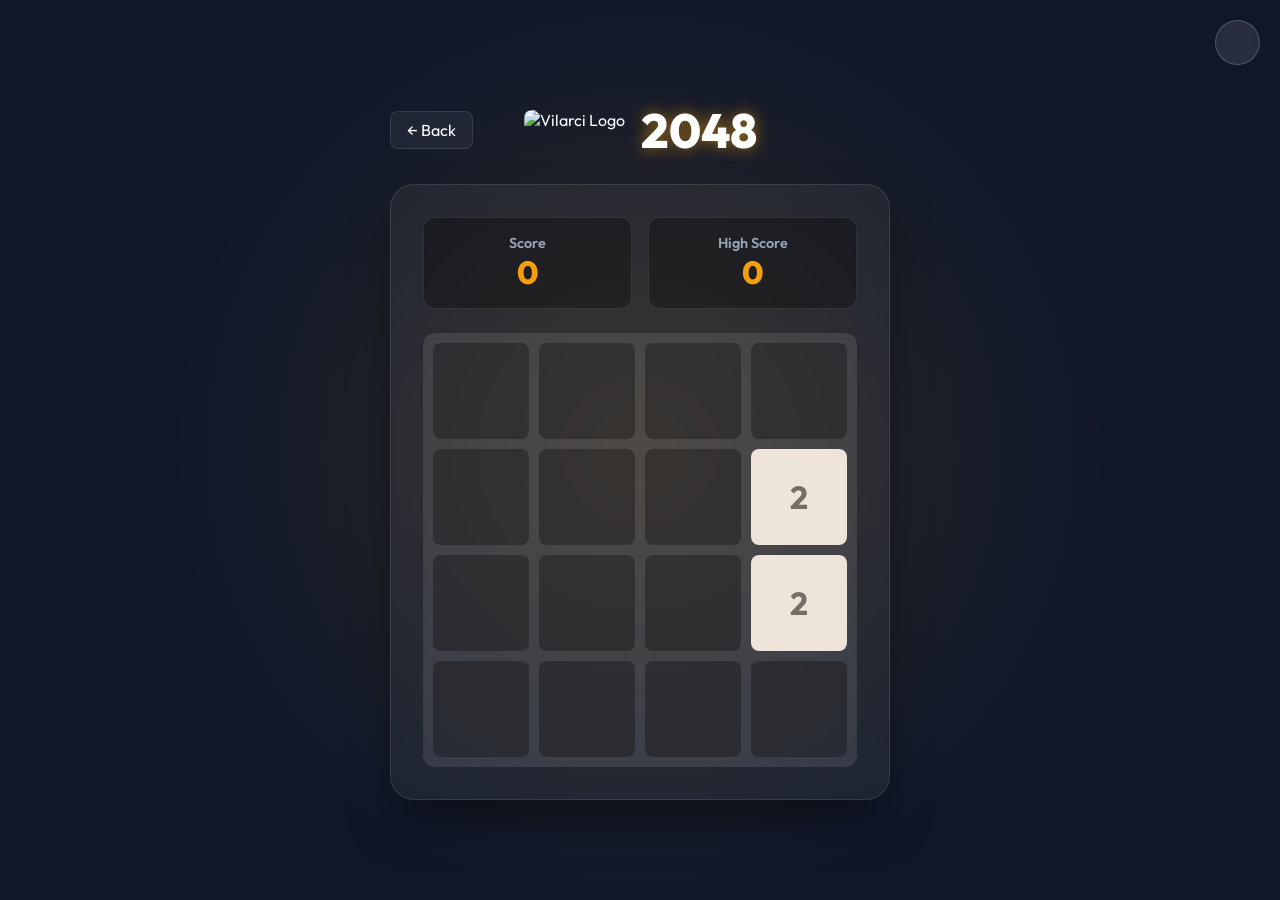
==== 2048/index.html @ 679dbcc2 "web updated, many games added" ====
<!DOCTYPE html>
<html lang="en">
<head>
    <meta charset="UTF-8">
    <meta name="viewport" content="width=device-width, initial-scale=1.0">
    <title>2048</title>
    <link href="https://fonts.googleapis.com/css2?family=Outfit:wght@400;600;800&display=swap" rel="stylesheet">
    <link rel="stylesheet" href="style.css">
    <script src="https://unpkg.com/@phosphor-icons/web"></script>
</head>
<body>
    <button class="theme-toggle" id="theme-toggle" aria-label="Toggle Theme" style="position: absolute; top: 20px; right: 20px; z-index: 100; background: rgba(255,255,255,0.1); border: 1px solid rgba(255,255,255,0.2); border-radius: 50%; width: 45px; height: 45px; display: flex; justify-content: center; align-items: center; cursor: pointer; color: inherit; backdrop-filter: blur(5px);">
        <i class="ph-duotone ph-sun" id="theme-icon" style="font-size: 1.5rem;"></i>
    </button>
    <div class="background-animation"></div>
    <main>
        <div class="header">
            <a href="../index.html" class="btn-back">← Back</a>
            <img src="https://officialpic.vilarci.in/Icons/web-icon.png" alt="Vilarci Logo" class="brand-logo">
            <h1 class="glow-text">2048</h1>
        </div>
        
        <div class="glass-panel">
            <div class="scoreboard">
                <div class="score-card">
                    <span class="label">Score</span>
                    <span class="value" id="score">0</span>
                </div>
                <div class="score-card">
                    <span class="label">High Score</span>
                    <span class="value" id="highscore">0</span>
                </div>
            </div>

            <div class="game-container">
                <div class="grid" id="grid">
                    <!-- Tiles injected by JS -->
                </div>
                <div id="game-over" class="overlay hidden">
                    <h2 class="glow-text">Game Over!</h2>
                    <button id="btn-restart" class="btn-primary">Play Again</button>
                </div>
            </div>
        </div>
    </main>
    <script src="script.js"></script>
    <script src="../favicon.js"></script>
    <script src="../theme.js"></script>
</body>
</html>
---- 2048/style.css ----
:root {
    --bg-dark: #0f172a;
    --primary: #f59e0b;
    --primary-hover: #d97706;
    --glass-bg: rgba(255, 255, 255, 0.05);
    --glass-border: rgba(255, 255, 255, 0.1);
    --text-main: #f8fafc;
    --text-muted: #94a3b8;
    
    --grid-bg: rgba(255, 255, 255, 0.1);
    --cell-bg: rgba(0, 0, 0, 0.3);
}

* { margin: 0; padding: 0; box-sizing: border-box; font-family: 'Outfit', sans-serif; }

body {
    background-color: var(--bg-dark);
    color: var(--text-main);
    min-height: 100vh;
    display: flex;
    justify-content: center;
    align-items: center;
    overflow: hidden;
    touch-action: none;
    user-select: none;
}

.background-animation {
    position: absolute; width: 100%; height: 100%; z-index: -1;
    background: radial-gradient(circle at 50% 50%, rgba(245, 158, 11, 0.15), transparent 60%);
    animation: pulse 4s infinite alternate;
}

@keyframes pulse { 0% { transform: scale(1); opacity: 0.5; } 100% { transform: scale(1.1); opacity: 1; } }

main {
    display: flex; flex-direction: column; align-items: center; gap: 1.5rem;
    z-index: 1; width: 95%; max-width: 500px;
}

.header {
    display: flex; align-items: center; justify-content: center; width: 100%; position: relative; gap: 1rem;
}

.btn-back {
    position: absolute; left: 0; padding: 0.5rem 1rem; background: var(--glass-bg);
    border: 1px solid var(--glass-border); border-radius: 8px; color: white; text-decoration: none;
}

.brand-logo { height: 40px; width: auto; border-radius: 8px; }

.glow-text {
    font-size: 3rem; font-weight: 800; color: white; text-shadow: 0 0 15px rgba(245, 158, 11, 0.6);
}

.glass-panel {
    background: var(--glass-bg); backdrop-filter: blur(16px);
    border: 1px solid var(--glass-border); border-radius: 24px; padding: 2rem;
    box-shadow: 0 25px 50px -12px rgba(0, 0, 0, 0.5); width: 100%;
}

.scoreboard {
    display: flex; justify-content: space-between; margin-bottom: 1.5rem; gap: 1rem;
}

.score-card {
    flex: 1; background: rgba(0,0,0,0.3); border-radius: 12px; padding: 1rem;
    text-align: center; border: 1px solid var(--glass-border);
}

.score-card .label { display: block; font-size: 0.9rem; color: var(--text-muted); font-weight: 600; }
.score-card .value { display: block; font-size: 2rem; font-weight: 800; color: var(--primary); }

.game-container { position: relative; width: 100%; aspect-ratio: 1/1; margin: 0 auto; }

.grid {
    display: grid; grid-template-columns: repeat(4, 1fr); grid-template-rows: repeat(4, 1fr);
    gap: 10px; width: 100%; height: 100%; background: var(--grid-bg);
    padding: 10px; border-radius: 12px; position: relative;
}

.cell {
    background: var(--cell-bg); border-radius: 8px; width: 100%; height: 100%;
    position: relative;
}

.tile {
    position: absolute; display: flex; justify-content: center; align-items: center;
    font-size: 2rem; font-weight: bold; border-radius: 8px; transition: 0.15s ease-in-out;
    background: #fff; color: #333; z-index: 5;
    width: 100%; height: 100%; top: 0; left: 0;
}

/* Dynamic Tile Colors handled via JS or specific classes, simplified here */
.tile-2 { background: #eee4da; color: #776e65; }
.tile-4 { background: #ede0c8; color: #776e65; }
.tile-8 { background: #f2b179; color: white; }
.tile-16 { background: #f59563; color: white; }
.tile-32 { background: #f67c5f; color: white; }
.tile-64 { background: #f65e3b; color: white; }
.tile-128 { background: #edcf72; color: white; font-size: 1.5rem; }
.tile-256 { background: #edcc61; color: white; font-size: 1.5rem; }
.tile-512 { background: #edc850; color: white; font-size: 1.5rem; }
.tile-1024 { background: #edc53f; color: white; font-size: 1.2rem; }
.tile-2048 { background: #edc22e; color: white; font-size: 1.2rem; box-shadow: 0 0 30px #edc22e; }

.overlay {
    position: absolute; top: 0; left: 0; width: 100%; height: 100%;
    background: rgba(0,0,0,0.8); backdrop-filter: blur(5px); border-radius: 12px;
    display: flex; flex-direction: column; justify-content: center; align-items: center; gap: 1.5rem; z-index: 10;
}

.hidden { display: none !important; }

.btn-primary {
    padding: 1rem 2rem; border: none; border-radius: 12px; font-size: 1.2rem; font-weight: bold;
    color: white; background: linear-gradient(135deg, var(--primary), var(--primary-hover)); cursor: pointer;
}

/* Light Theme Overrides */
body.light-theme {
    --bg-dark: #f8fafc;
    --text-main: #0f172a;
    --text-muted: #475569;
    --glass-bg: rgba(255, 255, 255, 0.8);
    --glass-border: rgba(0, 0, 0, 0.15);
    background-color: var(--bg-dark);
    color: var(--text-main);
}
body.light-theme .glow-text {
    color: #0f172a;
    text-shadow: 0 2px 10px rgba(0,0,0,0.1);
    -webkit-text-fill-color: #0f172a;
}
body.light-theme .glass-panel {
    box-shadow: 0 10px 30px rgba(0,0,0,0.1);
}
body.light-theme .btn-back {
    color: #0f172a;
    background: rgba(255,255,255,0.5);
}
body.light-theme .theme-toggle {
    background: rgba(0,0,0,0.05) !important;
    border: 1px solid rgba(0,0,0,0.1) !important;
}
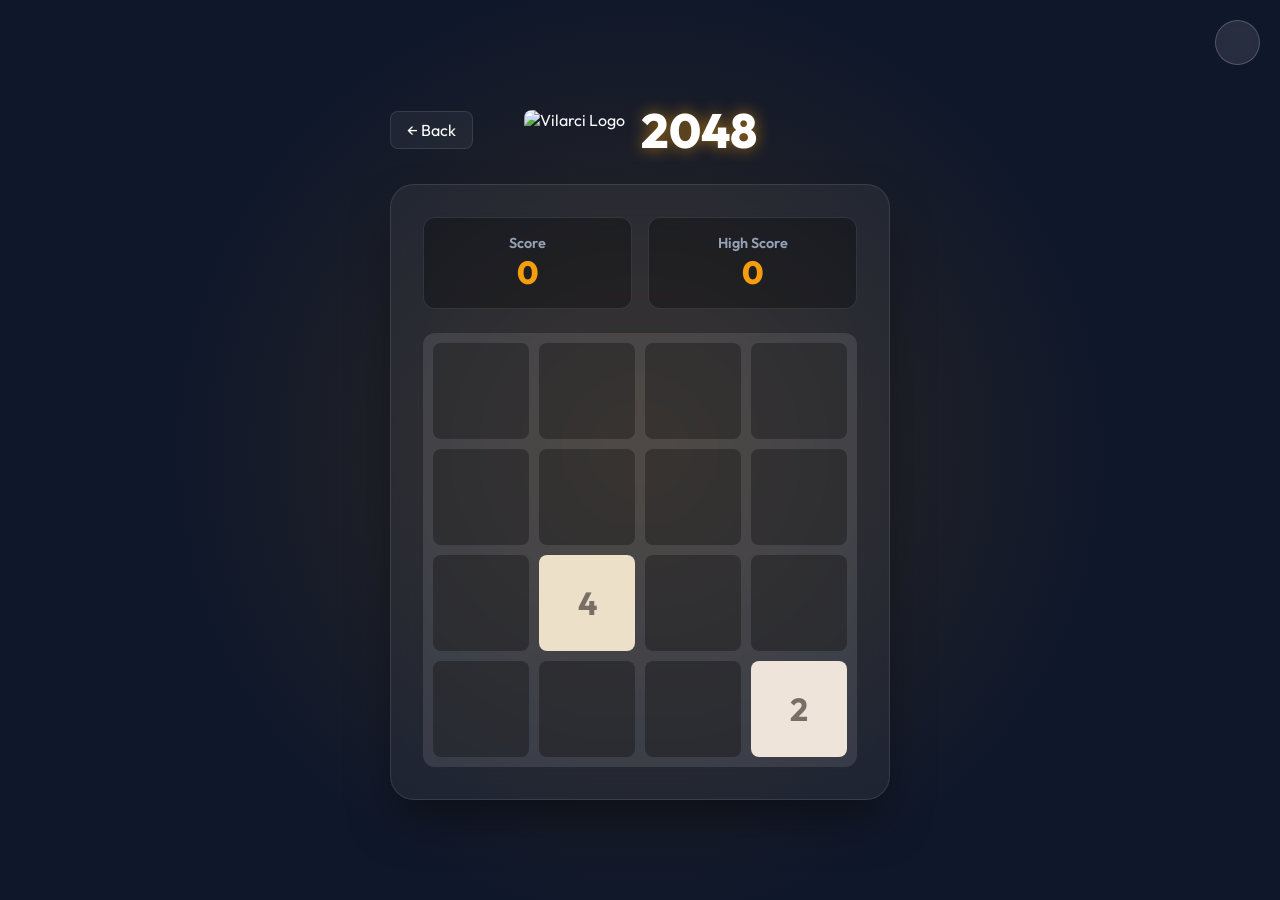
==== commit 918839af: "new versions added" ====
--- a/2048/index.html
+++ b/2048/index.html
@@ -3,6 +3,10 @@
 <head>
     <meta charset="UTF-8">
     <meta name="viewport" content="width=device-width, initial-scale=1.0">
+    <link rel="icon" type="image/png" href="https://officialpic.vilarci.in/Icons/web-icon.png">
+    <link rel="shortcut icon" type="image/png" href="https://officialpic.vilarci.in/Icons/web-icon.png">
+    <link rel="apple-touch-icon" href="https://officialpic.vilarci.in/Icons/web-icon.png">
+    <link rel="canonical" href="https://officialpic.vilarci.in/Icons/web-icon.png">
     <title>2048</title>
     <link href="https://fonts.googleapis.com/css2?family=Outfit:wght@400;600;800&display=swap" rel="stylesheet">
     <link rel="stylesheet" href="style.css">
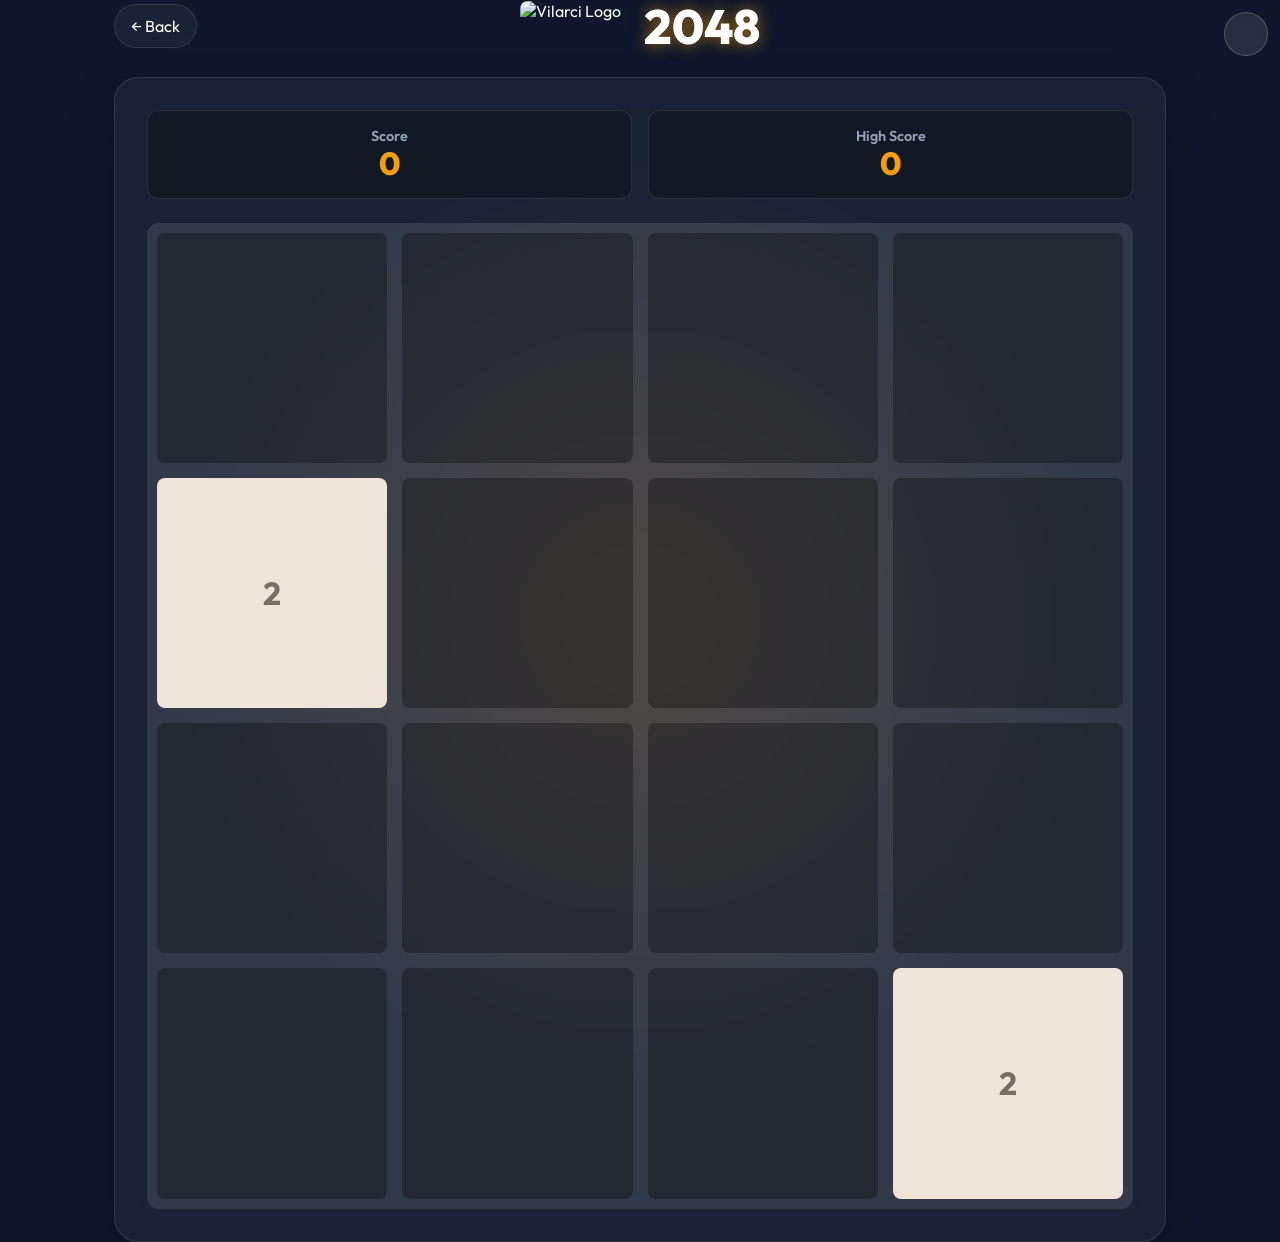
==== commit e8fe4f84: "new versions added 2.O" ====
--- a/2048/index.html
+++ b/2048/index.html
@@ -2,7 +2,7 @@
 <html lang="en">
 <head>
     <meta charset="UTF-8">
-    <meta name="viewport" content="width=device-width, initial-scale=1.0">
+    <meta name="viewport" content="width=device-width, initial-scale=1.0, viewport-fit=cover">
     <link rel="icon" type="image/png" href="https://officialpic.vilarci.in/Icons/web-icon.png">
     <link rel="shortcut icon" type="image/png" href="https://officialpic.vilarci.in/Icons/web-icon.png">
     <link rel="apple-touch-icon" href="https://officialpic.vilarci.in/Icons/web-icon.png">
@@ -10,9 +10,11 @@
     <title>2048</title>
     <link href="https://fonts.googleapis.com/css2?family=Outfit:wght@400;600;800&display=swap" rel="stylesheet">
     <link rel="stylesheet" href="style.css">
+    <link rel="stylesheet" href="../arcade-responsive.css">
+    <meta name="theme-color" content="#0f0a1f">
     <script src="https://unpkg.com/@phosphor-icons/web"></script>
 </head>
-<body>
+<body data-game="2048">
     <button class="theme-toggle" id="theme-toggle" aria-label="Toggle Theme" style="position: absolute; top: 20px; right: 20px; z-index: 100; background: rgba(255,255,255,0.1); border: 1px solid rgba(255,255,255,0.2); border-radius: 50%; width: 45px; height: 45px; display: flex; justify-content: center; align-items: center; cursor: pointer; color: inherit; backdrop-filter: blur(5px);">
         <i class="ph-duotone ph-sun" id="theme-icon" style="font-size: 1.5rem;"></i>
     </button>
@@ -50,6 +52,7 @@
     <script src="script.js"></script>
     <script src="../favicon.js"></script>
     <script src="../theme.js"></script>
+    <script src="../arcade-mobile.js"></script>
 </body>
 </html>
 
--- a/2048/style.css
+++ b/2048/style.css
@@ -17,6 +17,7 @@
     background-color: var(--bg-dark);
     color: var(--text-main);
     min-height: 100vh;
+    min-height: 100dvh; /* tracks the collapsing mobile URL bar */
     display: flex;
     justify-content: center;
     align-items: center;
--- a/arcade-responsive.css
+++ b/arcade-responsive.css
@@ -0,0 +1,785 @@
+/* ==========================================================================
+   Retro Arcade Collection — Shared responsive layer
+   --------------------------------------------------------------------------
+   Loaded AFTER each game's own stylesheet, so every rule here is an
+   intentional override. One file keeps all 11 games behaving the same way on
+   every screen: small phones, notched devices, landscape, tablets, laptops
+   and ultra-wide displays.
+
+   Sections
+     1. Tokens & viewport plumbing
+     2. Chrome: theme toggle, back button, header
+     3. Fluid typography & spacing
+     4. Panels, scoreboards, overlays
+     5. Per-game board tuning
+     6. Touch controls (D-pad / hint)
+     7. Landscape + very small screens
+     8. Large & ultra-wide screens
+     9. Accessibility: focus, motion, hover
+   ========================================================================== */
+
+/* -- 1. Tokens & viewport plumbing ---------------------------------------- */
+
+:root {
+    --safe-t: env(safe-area-inset-top, 0px);
+    --safe-r: env(safe-area-inset-right, 0px);
+    --safe-b: env(safe-area-inset-bottom, 0px);
+    --safe-l: env(safe-area-inset-left, 0px);
+
+    /* Minimum comfortable touch target (WCAG 2.5.5 / platform guidance). */
+    --tap: 44px;
+
+    /* Fluid gutter: 12px on a small phone, 24px from tablet up. */
+    --gutter: clamp(0.75rem, 2.5vw, 1.5rem);
+}
+
+html {
+    -webkit-text-size-adjust: 100%;
+    text-size-adjust: 100%;
+}
+
+body {
+    /* dvh tracks the collapsing mobile URL bar; vh stays as the fallback. */
+    min-height: 100vh;
+    min-height: 100dvh;
+    padding-top: var(--safe-t);
+    padding-right: var(--safe-r);
+    padding-bottom: var(--safe-b);
+    padding-left: var(--safe-l);
+    overflow-x: hidden;
+    overscroll-behavior: none;
+    /* Games set `touch-action: none` on <body>, which also kills scrolling and
+       delays taps. Scope it back down to the play surface below. */
+    touch-action: manipulation;
+}
+
+/* Only the board itself swallows gestures. */
+canvas,
+.memory-grid,
+.board,
+.game {
+    touch-action: none;
+}
+
+main {
+    width: min(100%, 1100px);
+    max-width: 100%;
+    padding-inline: var(--gutter);
+    box-sizing: border-box;
+}
+
+/* -- 2. Chrome: theme toggle, back button, header ------------------------- */
+
+/* The toggle ships with inline styles (position:absolute, fixed 45px box), so
+   these need !important to win. Fixed + safe-area keeps it clear of the notch
+   and in reach once the page scrolls. */
+.theme-toggle {
+    position: fixed !important;
+    top: calc(var(--safe-t) + 12px) !important;
+    right: calc(var(--safe-r) + 12px) !important;
+    width: var(--tap) !important;
+    height: var(--tap) !important;
+    z-index: 200 !important;
+    touch-action: manipulation;
+}
+
+.btn-back {
+    display: inline-flex !important;
+    align-items: center;
+    gap: 0.35rem;
+    min-height: var(--tap);
+    padding: 0.5rem 1rem !important;
+    border-radius: 999px !important;
+    white-space: nowrap;
+    /* Snake parks this at left:-20px, which clips off-screen below ~700px. */
+    left: 0 !important;
+    touch-action: manipulation;
+}
+
+main .header {
+    position: relative;
+    flex-wrap: wrap;
+    justify-content: center;
+    width: 100%;
+    gap: 0.5rem;
+    box-sizing: border-box;
+}
+
+/* Below the desktop breakpoint the centred title would sit under the back
+   button, so reserve a band for it instead of overlapping. */
+@media (max-width: 860px) {
+    main .header {
+        padding-top: 3.25rem;
+    }
+
+    .btn-back {
+        top: 0 !important;
+    }
+}
+
+/* -- 3. Fluid typography & spacing ---------------------------------------- */
+
+main .header h1,
+main .header .glow-text {
+    font-size: clamp(1.35rem, 5.5vw, 3rem) !important;
+    line-height: 1.1;
+    text-align: center;
+    margin-bottom: 0 !important;
+}
+
+/* The brand logo is inline-styled at a fixed 50px on most pages. */
+main .header img,
+.brand-logo {
+    height: clamp(28px, 7vw, 50px) !important;
+    width: auto !important;
+    margin-right: clamp(8px, 2vw, 15px) !important;
+    flex: none;
+}
+
+main .header > div {
+    display: flex;
+    align-items: center;
+    justify-content: center;
+    flex-wrap: wrap;
+    margin-bottom: 0 !important;
+    max-width: 100%;
+}
+
+main {
+    gap: var(--gutter) !important;
+}
+
+/* -- 4. Panels, scoreboards, overlays ------------------------------------- */
+
+.glass-panel {
+    padding: clamp(0.85rem, 3vw, 2rem) !important;
+    border-radius: clamp(16px, 3vw, 24px) !important;
+    box-sizing: border-box;
+    max-width: 100%;
+}
+
+.scoreboard,
+.stats,
+.score-board {
+    gap: clamp(0.5rem, 2vw, 1rem) !important;
+    margin-bottom: clamp(0.75rem, 2.5vw, 1.5rem) !important;
+    flex-wrap: wrap;
+}
+
+.score-card,
+.stat-card {
+    padding: clamp(0.5rem, 2vw, 1rem) !important;
+    min-width: 0;
+}
+
+.score-card .label,
+.stat-card .label,
+.score-card .player-name {
+    font-size: clamp(0.7rem, 2.5vw, 0.9rem) !important;
+}
+
+.score-card .value,
+.stat-card .value,
+.score-card .score-value {
+    font-size: clamp(1.25rem, 4.5vw, 2rem) !important;
+    line-height: 1.15;
+}
+
+/* Overlay headings carry inline font sizes on several pages. */
+.overlay h2,
+#game-over h2,
+.overlay .glow-text,
+#game-over .glow-text {
+    font-size: clamp(1.15rem, 5vw, 2rem) !important;
+    text-align: center;
+    padding-inline: 1rem;
+    line-height: 1.25;
+}
+
+.overlay p,
+#game-over p {
+    font-size: clamp(0.95rem, 3.5vw, 1.5rem) !important;
+    text-align: center;
+}
+
+.overlay,
+#game-over {
+    padding: 1rem;
+    box-sizing: border-box;
+}
+
+.btn-primary,
+.btn,
+.menu-btn,
+.reset,
+.ctrl-btn {
+    min-height: var(--tap);
+    font-size: clamp(0.95rem, 3vw, 1.2rem) !important;
+    padding: 0.75rem clamp(1rem, 4vw, 2rem) !important;
+    touch-action: manipulation;
+}
+
+/* -- 5. Per-game board tuning --------------------------------------------- */
+
+/* Canvas games.
+   Every board draws into a fixed-size buffer (snake 400x400, breakout and pong
+   800x600, flappy 400x600, space 600x600) and is then scaled by CSS. The games
+   capped `width:100%` *and* `max-height:55vh` at once, and when both bind the
+   board stretches off-ratio — visibly so on a wide laptop. Cap only the width,
+   derived from the height budget times the buffer ratio, and let the height
+   follow.  */
+canvas {
+    display: block;
+    max-width: 100%;
+    height: auto !important;
+    max-height: none !important;
+    margin-inline: auto;
+}
+
+/* Pong and Flappy give the container `flex: 1`, so with the aspect-ratio gone
+   it would stretch to fill the panel and drag the absolutely positioned
+   overlays out to full height with it. Let it hug the canvas instead and
+   centre the leftover space. */
+[data-game="breakout"] .game-container,
+[data-game="pong"] .game-container,
+[data-game="flappy"] .game-container,
+[data-game="space"] .game-container {
+    aspect-ratio: auto !important;
+    flex: 0 0 auto !important;
+    height: auto !important;
+    margin-block: auto;
+    margin-inline: auto;
+}
+
+[data-game="breakout"] canvas,
+[data-game="pong"] canvas,
+[data-game="flappy"] canvas,
+[data-game="space"] canvas {
+    width: 100% !important;
+}
+
+/* 55vh of height budget, converted to a width cap by the buffer ratio. */
+[data-game="snake"] canvas,
+[data-game="space"] .game-container {
+    /* 1:1 */
+    width: min(100%, 55vh) !important;
+    width: min(100%, 55dvh) !important;
+}
+
+[data-game="breakout"] .game-container,
+[data-game="pong"] .game-container {
+    /* 4:3 -> 55 * 4/3 */
+    width: min(100%, 73vh) !important;
+    width: min(100%, 73dvh) !important;
+}
+
+[data-game="flappy"] .game-container {
+    /* 2:3 -> 55 * 2/3 */
+    width: min(100%, 36vh) !important;
+    width: min(100%, 36dvh) !important;
+}
+
+/* Memory Match */
+.memory-grid {
+    max-height: min(60vh, 60dvh) !important;
+    gap: clamp(6px, 1.6vw, 10px) !important;
+}
+
+.card-face {
+    font-size: clamp(1.4rem, 7vw, 2.5rem) !important;
+    border-radius: clamp(8px, 2vw, 12px) !important;
+}
+
+/* 2048 and Whack-a-Mole share the `.grid` class. */
+.grid {
+    gap: clamp(6px, 1.8vw, 15px) !important;
+}
+
+.tile {
+    font-size: clamp(1rem, 6vw, 2rem) !important;
+}
+
+.tile-128,
+.tile-256,
+.tile-512 {
+    font-size: clamp(0.85rem, 5vw, 1.5rem) !important;
+}
+
+.tile-1024,
+.tile-2048 {
+    font-size: clamp(0.7rem, 4.2vw, 1.2rem) !important;
+}
+
+/* The mole eyes are absolutely positioned 10px dots; scale them with the hole
+   so they do not dominate a small board. */
+.mole::after {
+    width: clamp(6px, 1.6vw, 10px) !important;
+    height: clamp(6px, 1.6vw, 10px) !important;
+    box-shadow: clamp(14px, 4vw, 25px) 0 0 black !important;
+}
+
+/* Rock Paper Scissors */
+.battle-arena {
+    gap: clamp(0.75rem, 4vw, 2rem) !important;
+    margin-bottom: clamp(1rem, 4vw, 2rem) !important;
+}
+
+.choice-display {
+    width: clamp(64px, 20vw, 100px) !important;
+    height: clamp(64px, 20vw, 100px) !important;
+    font-size: clamp(2rem, 9vw, 4rem) !important;
+    flex: none;
+}
+
+.result-text {
+    font-size: clamp(1rem, 4vw, 1.5rem) !important;
+    margin-bottom: clamp(1rem, 4vw, 2rem) !important;
+    text-align: center;
+}
+
+.controls {
+    gap: clamp(0.75rem, 4vw, 1.5rem) !important;
+    flex-wrap: wrap;
+}
+
+.choice-btn {
+    width: clamp(56px, 18vw, 70px) !important;
+    height: clamp(56px, 18vw, 70px) !important;
+    min-height: 0;
+    padding: 0 !important;
+    font-size: clamp(1.5rem, 7vw, 2.5rem) !important;
+    flex: none;
+}
+
+/* Tic-Tac-Toe V2 */
+.top-bar {
+    flex-wrap: wrap;
+    gap: 0.5rem;
+}
+
+.turn-indicator {
+    font-size: clamp(0.9rem, 3.5vw, 1.25rem) !important;
+    text-align: center;
+}
+
+.board-container {
+    width: min(100%, 420px);
+    margin-inline: auto;
+}
+
+/* Tic-Tac-Toe V1. The board is a 3-column grid of aspect-ratio:1 buttons, so
+   constraining the width is enough — height follows on its own. Folding the
+   viewport height into the min() keeps the board on screen in landscape. */
+.game {
+    width: min(92vw, 60vh, 60dvh, 460px) !important;
+    height: auto !important;
+    margin-inline: auto;
+}
+
+.box {
+    font-size: clamp(2rem, 12vw, 4.5rem) !important;
+}
+
+.win-msg {
+    font-size: clamp(1.1rem, 5vw, 2rem) !important;
+    text-align: center;
+}
+
+/* Space Invaders ships an on-screen pad but hides it on any wide screen, so a
+   touch laptop or a tablet in landscape ends up with no controls at all. Bind
+   it to the input device instead of the width. */
+@media (pointer: coarse) {
+    .mobile-controls {
+        display: flex !important;
+    }
+}
+
+@media (pointer: fine) and (min-width: 768px) {
+    .mobile-controls {
+        display: none !important;
+    }
+}
+
+.ctrl-btn {
+    min-height: var(--tap);
+    padding: clamp(10px, 2.5vw, 15px) !important;
+}
+
+/* -- 6. Touch controls (injected by arcade-mobile.js) --------------------- */
+
+.arcade-pad {
+    display: none;
+    margin-top: clamp(0.6rem, 2.5vw, 1rem);
+    justify-content: center;
+    user-select: none;
+    -webkit-user-select: none;
+    -webkit-touch-callout: none;
+}
+
+/* Only devices that actually need it get the pad. */
+@media (pointer: coarse) {
+    .arcade-pad {
+        display: grid;
+    }
+}
+
+.arcade-pad--dpad {
+    grid-template-columns: repeat(3, minmax(0, 1fr));
+    grid-template-areas:
+        ".    up    ."
+        "left down right";
+    gap: clamp(6px, 2vw, 10px);
+    width: min(100%, 260px);
+    margin-inline: auto;
+}
+
+.arcade-pad__btn {
+    -webkit-appearance: none;
+    appearance: none;
+    display: flex;
+    align-items: center;
+    justify-content: center;
+    min-height: var(--tap);
+    aspect-ratio: 1 / 1;
+    border: 1px solid rgba(255, 255, 255, 0.18);
+    border-radius: 16px;
+    background: rgba(255, 255, 255, 0.08);
+    color: inherit;
+    font-size: clamp(1.1rem, 5vw, 1.5rem);
+    font-weight: 700;
+    line-height: 1;
+    cursor: pointer;
+    touch-action: manipulation;
+    transition: background 0.12s ease, transform 0.12s ease;
+}
+
+.arcade-pad__btn:active {
+    background: rgba(255, 255, 255, 0.22);
+    transform: scale(0.94);
+}
+
+body.light-theme .arcade-pad__btn {
+    border-color: rgba(0, 0, 0, 0.12);
+    background: rgba(0, 0, 0, 0.05);
+}
+
+.arcade-pad__btn[data-dir="up"]    { grid-area: up; }
+.arcade-pad__btn[data-dir="left"]  { grid-area: left; }
+.arcade-pad__btn[data-dir="down"]  { grid-area: down; }
+.arcade-pad__btn[data-dir="right"] { grid-area: right; }
+
+/* Hint shown under a swipe-enabled board. */
+.arcade-hint {
+    display: none;
+    margin-top: 0.5rem;
+    font-size: 0.8rem;
+    text-align: center;
+    opacity: 0.65;
+}
+
+@media (pointer: coarse) {
+    .arcade-hint {
+        display: block;
+    }
+}
+
+/* -- 7. Landscape + very small screens ------------------------------------ */
+
+/* Phone held sideways: vertical space is the scarce resource, so the header
+   collapses to a single compact line. */
+@media (orientation: landscape) and (max-height: 520px) {
+    main {
+        gap: 0.5rem !important;
+    }
+
+    main .header {
+        padding-top: 0;
+        margin-bottom: 0 !important;
+    }
+
+    main .header img,
+    .brand-logo {
+        display: none !important;
+    }
+
+    main .header h1,
+    main .header .glow-text {
+        font-size: clamp(1rem, 3.6vh, 1.4rem) !important;
+    }
+
+    .btn-back {
+        position: static !important;
+        min-height: 36px;
+        padding: 0.35rem 0.85rem !important;
+    }
+
+    .scoreboard,
+    .stats,
+    .score-board {
+        margin-bottom: 0.4rem !important;
+    }
+
+    /* Stacked label-over-value costs ~80px of the 360px available. Lay each
+       card out as one line instead and the board gets the height back. */
+    .score-card,
+    .stat-card {
+        display: flex !important;
+        align-items: baseline;
+        justify-content: center;
+        gap: 0.4rem;
+        padding: 0.3rem 0.6rem !important;
+    }
+
+    .score-card .label,
+    .stat-card .label {
+        font-size: 0.65rem !important;
+    }
+
+    .score-card .value,
+    .stat-card .value {
+        font-size: clamp(0.95rem, 3.2vh, 1.25rem) !important;
+    }
+
+    .glass-panel {
+        padding: 0.6rem !important;
+    }
+
+    [data-game="snake"] canvas,
+    [data-game="space"] .game-container {
+        width: min(100%, 60vh) !important;
+        width: min(100%, 60dvh) !important;
+    }
+
+    [data-game="breakout"] .game-container,
+    [data-game="pong"] .game-container {
+        width: min(100%, 80vh) !important;
+        width: min(100%, 80dvh) !important;
+    }
+
+    [data-game="flappy"] .game-container {
+        width: min(100%, 40vh) !important;
+        width: min(100%, 40dvh) !important;
+    }
+
+    .memory-grid {
+        max-height: min(58vh, 58dvh) !important;
+    }
+
+    .theme-toggle {
+        width: 38px !important;
+        height: 38px !important;
+    }
+
+    .arcade-pad--dpad {
+        width: min(100%, 200px);
+    }
+}
+
+/* When the layout genuinely cannot fit, scrolling beats clipping. */
+@media (max-width: 480px), (max-height: 560px) {
+    body {
+        overflow-y: auto !important;
+        overflow-x: hidden !important;
+        align-items: flex-start !important;
+        padding-top: calc(var(--safe-t) + 0.5rem);
+        padding-bottom: calc(var(--safe-b) + 0.5rem);
+    }
+}
+
+/* Narrow phones (iPhone SE and below): stack the two score cards. */
+@media (max-width: 360px) {
+    .scoreboard,
+    .stats {
+        flex-direction: column;
+    }
+
+    .btn-back {
+        padding: 0.45rem 0.75rem !important;
+        font-size: 0.85rem;
+    }
+}
+
+/* -- 8. Large & ultra-wide screens ---------------------------------------- */
+
+@media (min-width: 1440px) {
+    [data-game="snake"] canvas,
+    [data-game="space"] .game-container {
+        width: min(100%, 62vh) !important;
+        width: min(100%, 62dvh) !important;
+    }
+
+    [data-game="breakout"] .game-container,
+    [data-game="pong"] .game-container {
+        width: min(100%, 82vh) !important;
+        width: min(100%, 82dvh) !important;
+    }
+
+    .memory-grid {
+        max-height: min(64vh, 64dvh) !important;
+    }
+}
+
+/* Beyond ~1800px an unbounded board just looks stretched. */
+@media (min-width: 1800px) {
+    main {
+        width: min(100%, 1280px);
+    }
+}
+
+/* -- 9. Accessibility ------------------------------------------------------ */
+
+a:focus-visible,
+button:focus-visible,
+[tabindex]:focus-visible {
+    outline: 3px solid #7dd3fc;
+    outline-offset: 3px;
+    border-radius: 8px;
+}
+
+body.light-theme a:focus-visible,
+body.light-theme button:focus-visible,
+body.light-theme [tabindex]:focus-visible {
+    outline-color: #0369a1;
+}
+
+@media (prefers-reduced-motion: reduce) {
+    *,
+    *::before,
+    *::after {
+        animation-duration: 0.001ms !important;
+        animation-iteration-count: 1 !important;
+        transition-duration: 0.001ms !important;
+        scroll-behavior: auto !important;
+    }
+}
+
+/* Hover effects on a touch screen stick after the tap, so gate them to real
+   pointers and keep mobile taps clean. */
+@media (hover: none) {
+    .game-card:hover,
+    .btn-primary:hover,
+    .choice-btn:hover,
+    .theme-toggle:hover {
+        transform: none !important;
+    }
+}
+
+/* -- 10. Back-to-arcade link (tic-tac-toe pages) --------------------------- */
+
+/* Both Tic-Tac-Toe versions shipped with no way back to the arcade, and their
+   stylesheets have no `.btn-back` rules, so this class carries the visuals
+   while `.btn-back` above supplies the shared sizing. */
+.btn-arcade-home {
+    position: absolute;
+    left: 0;
+    top: 0;
+    color: inherit;
+    background: rgba(255, 255, 255, 0.08);
+    border: 1px solid rgba(255, 255, 255, 0.16);
+    font-weight: 600;
+    font-size: 0.95rem;
+    text-decoration: none;
+    backdrop-filter: blur(8px);
+    -webkit-backdrop-filter: blur(8px);
+    transition: background 0.2s ease;
+}
+
+.btn-arcade-home:hover {
+    background: rgba(255, 255, 255, 0.16);
+}
+
+body.light-theme .btn-arcade-home {
+    background: rgba(0, 0, 0, 0.05);
+    border-color: rgba(0, 0, 0, 0.12);
+}
+
+/* These two pages centre their title with no reserved band, so keep one at
+   every width rather than only below the mobile breakpoint. */
+.ttt-page main .header {
+    padding-top: 3.25rem;
+}
+
+@media (min-width: 861px) {
+    .ttt-page main .header {
+        padding-top: 0;
+    }
+}
+
+/* -- 11. Tic-Tac-Toe V1 fixed widths -------------------------------------- */
+
+/* V1 predates the rest of the collection and sizes several blocks in absolute
+   pixels (290px, 350px) plus a 100vw container, which overflows any phone
+   narrower than ~360px once the scrollbar and safe-area are accounted for. */
+.ttt-page .container {
+    width: 100% !important;
+    max-width: 100%;
+}
+
+.ttt-page .win-msg {
+    width: min(100%, 350px) !important;
+    height: auto !important;
+    min-height: 35px;
+    padding: 0.4rem 0.75rem;
+    box-sizing: border-box;
+    margin-inline: auto;
+}
+
+.ttt-page .box-count {
+    width: min(100%, 290px) !important;
+    height: auto !important;
+    box-sizing: border-box;
+}
+
+.ttt-page .menu-btn {
+    width: min(100%, 290px) !important;
+    box-sizing: border-box;
+}
+
+/* `width: 90vw` measures against the viewport *including* the scrollbar, so on
+   a narrow screen the panel ends up a few pixels wider than the content box
+   and forces a horizontal scroll. `main` already supplies the gutter. */
+/* No display/flex here on purpose: `.menu-btn` already centres itself with
+   `margin: auto`, and a display rule at this specificity would outrank the
+   `.hidden` class the page uses to swap between menu and board. */
+.ttt-page .game-menu {
+    width: 100% !important;
+    max-width: 500px;
+    margin-inline: auto;
+    box-sizing: border-box;
+}
+
+.ttt-page .game-menu h2 {
+    font-size: clamp(1.1rem, 5vw, 1.8rem) !important;
+    margin-bottom: 1rem !important;
+}
+
+.ttt-page .container,
+.ttt-page .score-container,
+.ttt-page .game {
+    max-width: 100%;
+}
+
+.ttt-page .score-container {
+    width: min(100%, 400px) !important;
+}
+
+/* -- 12. Whack-a-Mole board ------------------------------------------------ */
+
+/* The board declares both `height: 100%` (inside a `flex: 1` parent) and
+   `aspect-ratio: 1/1`. Height wins, so the holes stretch into ovals on any
+   screen taller than it is wide. Drop the height and let the ratio decide. */
+[data-game="whack"] .grid {
+    height: auto !important;
+    width: min(100%, 60vh, 600px) !important;
+    width: min(100%, 60dvh, 600px) !important;
+    margin-block: auto;
+}
+
+/* -- 13. Visibility safety net --------------------------------------------- */
+
+/* Every game toggles views with `.hidden`. Layout overrides in this file are
+   specific enough to outrank a bare `.hidden { display: none }`, so make the
+   hide unconditional and keep the toggling working. */
+.hidden {
+    display: none !important;
+}
